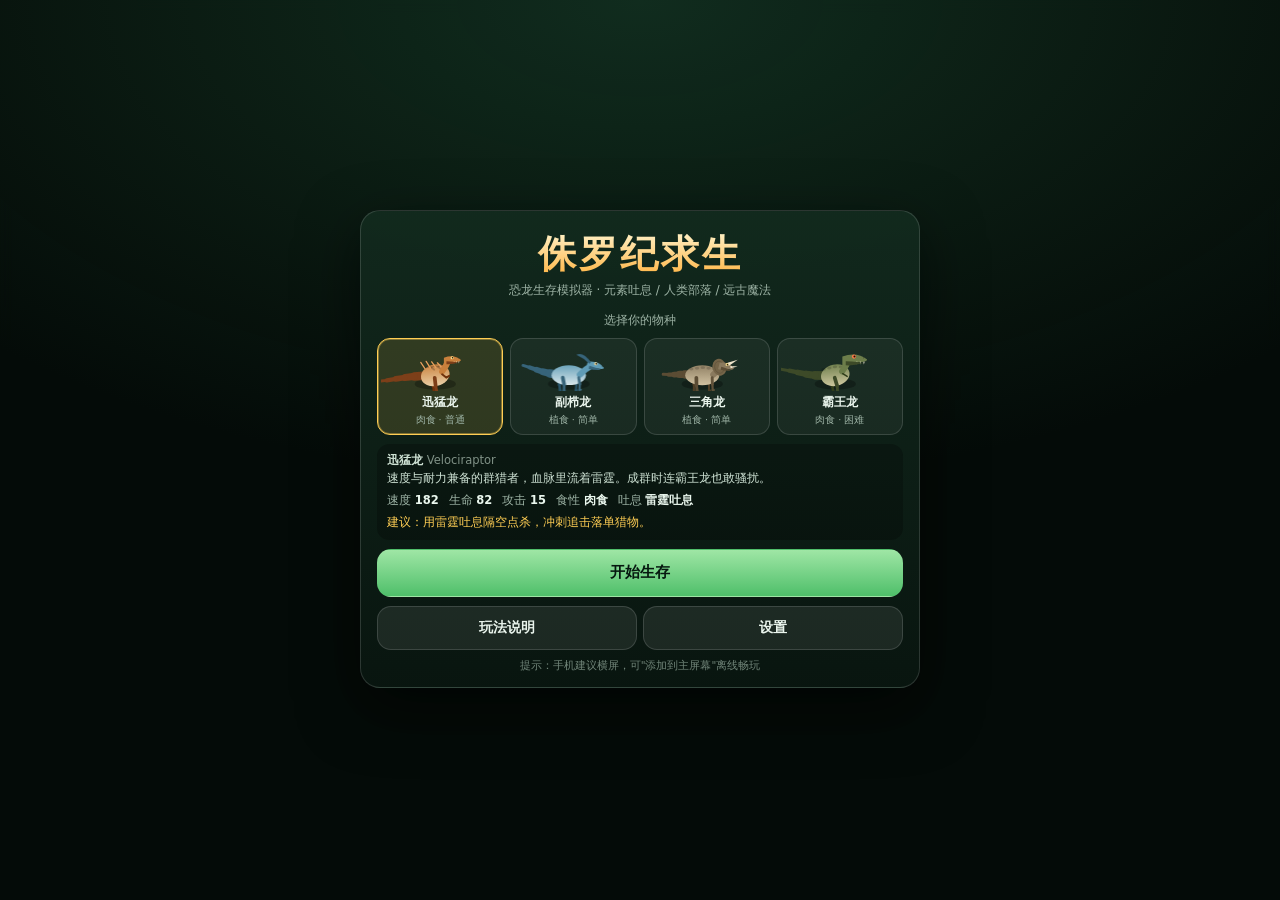
==== dino-survival/index.html @ 97570d46 "feat: 新增《侏罗纪求生》恐龙生存模拟器 (dino-survival)" ====
<!DOCTYPE html>
<html lang="zh-CN">
<head>
<meta charset="UTF-8" />
<meta name="viewport" content="width=device-width, initial-scale=1, maximum-scale=1, user-scalable=no, viewport-fit=cover" />
<title>侏罗纪求生 · 恐龙生存模拟器</title>
<meta name="description" content="纯网页恐龙生存模拟器：捕猎、饮水、成长、筑巢、躲避天灾。支持手机触屏虚拟摇杆与电脑键盘。" />
<meta name="theme-color" content="#0a1710" />
<meta name="apple-mobile-web-app-capable" content="yes" />
<meta name="mobile-web-app-capable" content="yes" />
<meta name="apple-mobile-web-app-status-bar-style" content="black-translucent" />
<link rel="icon" href="icon.svg" type="image/svg+xml" />
<link rel="apple-touch-icon" href="icon.svg" />
<link rel="manifest" href="manifest.webmanifest" />
<link rel="stylesheet" href="styles.css" />
</head>
<body>
<div id="app">
  <canvas id="game"></canvas>

  <!-- ======================= HUD ======================= -->
  <div id="hud" class="hidden">
    <div class="panel-left">
      <div class="idcard">
        <span id="who-name">迅猛龙</span>
        <span id="who-stage" class="tag">幼年</span>
        <span id="who-lv" class="tag lv">Lv 1</span>
      </div>
      <div class="bars">
        <div class="bar hp"><i id="f-hp"></i><span>生命</span></div>
        <div class="bar food"><i id="f-food"></i><span>饱食</span></div>
        <div class="bar water"><i id="f-water"></i><span>水分</span></div>
        <div class="bar stam"><i id="f-stam"></i><span>耐力</span></div>
        <div class="bar mana"><i id="f-mana"></i><span>魔力</span></div>
        <div class="bar exp"><i id="f-exp"></i><span>成长</span></div>
      </div>
      <div id="relics" class="relics"></div>
    </div>

    <div class="panel-right">
      <div class="topline">
        <span id="clock" class="chip">第 1 天 06:00</span>
        <span id="weather" class="chip">☀ 晴朗</span>
      </div>
      <canvas id="minimap" width="132" height="132"></canvas>
      <div class="sysbtns">
        <button id="btn-sound" class="sys" aria-label="声音开关">🔊</button>
        <button id="btn-full" class="sys" aria-label="全屏">⛶</button>
        <button id="btn-pause" class="sys" aria-label="暂停">II</button>
      </div>
    </div>

    <div id="prompt" class="prompt hidden"></div>
    <div id="toasts"></div>
    <div id="keyhint" class="keyhint">WASD 移动 · J 撕咬 · Q 吐息 · Shift 冲刺 · E 进食/饮水/祈祷 · R 咆哮 · N 巢穴 · Esc 暂停</div>
  </div>

  <!-- ================= 触屏控制层 ================= -->
  <div id="touch" class="hidden">
    <div id="stickzone">
      <div id="stick"><i id="knob"></i></div>
    </div>
    <div id="pad">
      <button class="pbtn tiny" id="btn-roar">吼</button>
      <button class="pbtn tiny" id="btn-nest">巢</button>
      <button class="pbtn mid" id="btn-act">进食</button>
      <button class="pbtn mid" id="btn-sprint">冲刺</button>
      <button class="pbtn breath" id="btn-breath">焰</button>
      <button class="pbtn big" id="btn-attack">咬</button>
    </div>
  </div>

  <!-- ================= 主菜单 ================= -->
  <div id="menu" class="screen">
    <div class="sheet">
      <div class="brand">
        <h1>侏罗纪求生</h1>
        <p class="sub">恐龙生存模拟器 · 元素吐息 / 人类部落 / 远古魔法</p>
      </div>
      <p class="pick-tip">选择你的物种</p>
      <div id="speclist" class="speclist"></div>
      <div id="spec-detail" class="detail"></div>
      <div class="row">
        <button id="btn-start" class="main">开始生存</button>
        <button id="btn-continue" class="ghost hidden">继续存档</button>
      </div>
      <div class="row tight">
        <button id="btn-help" class="ghost">玩法说明</button>
        <button id="btn-settings" class="ghost">设置</button>
      </div>
      <p class="foot">提示：手机建议横屏，可"添加到主屏幕"离线畅玩</p>
    </div>
  </div>

  <!-- ================= 说明 ================= -->
  <div id="help" class="screen hidden">
    <div class="sheet">
      <h2>怎么活下去</h2>
      <div class="scroll">
        <ul class="rules">
          <li><b>饱食 / 水分</b>会随时间下降。归零后开始掉血。</li>
          <li><b>肉食恐龙</b>靠撕咬猎物，尸体可以反复啃食；<b>植食恐龙</b>吃地上的蕨类与灌木，植物会慢慢长回来。</li>
          <li>走到<b>水边</b>按住"进食/饮水"补充水分；下雨天也会缓慢回水。</li>
          <li>进食与击杀都能获得<b>成长值</b>：幼年 → 亚成年 → 成年 → 霸主，体型、血量、伤害同步变强。</li>
          <li><b>咆哮</b>会吓退比你弱的生物，但也会把远处的掠食者吸引过来。</li>
          <li>吃饱喝足时可以<b>筑巢</b>：在巢中<b>睡觉</b>能安全度过夜晚，<b>产蛋</b>孵化的幼崽会跟随你一起战斗。</li>
          <li>夜晚掠食者更凶猛，注意<b>暴雨、迷雾、血月、陨石雨</b>等天灾事件。</li>
          <li><b>元素吐息</b>：每个物种都有独门吐息（焰/霜/雷/震），消耗<b>魔力</b>。站在<b>魔力水晶</b>或<b>符文圈</b>旁边回魔极快。</li>
          <li><b>人类部落</b>：地图上有三座营地。猎人投长矛、萨满扔火球并治疗族人、酋长是精英。他们也会围猎野生恐龙，你可以坐看两边互殴。</li>
          <li>咬碎营地中央的<b>图腾柱</b>可以让它停止派兵，并掉落一件<b>遗物</b>（永久强化，最多 4 件）。</li>
          <li><b>符文圈</b>里按进食键可以<b>祈祷</b>，随机获得力量 / 迅捷 / 守护祝福（60 秒）。</li>
          <li>夜里会出现瞬移偷袭的<b>幽影龙</b>；第 5 天起可能触发 <b>龙王降临</b>，熔岩暴龙脚下会留下火痕。</li>
          <li>小地图：绿=植食，红=掠食者，白=人类，橙方块=营地，青=魔力水晶，紫=符文圈，金点=你的巢。</li>
        </ul>
        <h3>操作</h3>
        <ul class="rules">
          <li><b>手机</b>：左半屏任意位置按下即出现摇杆；右下角为咬 / 冲刺 / 进食 / 咆哮 / 巢穴。</li>
          <li><b>电脑</b>：WASD 或方向键移动，J 撕咬，Shift 冲刺，E 进食饮水，R 咆哮，N 巢穴，Esc 暂停。</li>
        </ul>
      </div>
      <div class="row"><button class="main" data-back="menu">返回</button></div>
    </div>
  </div>

  <!-- ================= 设置 ================= -->
  <div id="settings" class="screen hidden">
    <div class="sheet">
      <h2>设置</h2>
      <div class="scroll">
        <div class="setrow"><span>音效</span><button id="set-sound" class="opt">开</button></div>
        <div class="setrow"><span>摇杆位置</span><button id="set-hand" class="opt">左手</button></div>
        <div class="setrow"><span>画质</span><button id="set-quality" class="opt">高</button></div>
        <div class="setrow"><span>震动反馈</span><button id="set-vibe" class="opt">开</button></div>
        <div class="setrow"><span>触屏按钮</span><button id="set-touch" class="opt">自动</button></div>
        <div class="setrow"><span>视野远近</span><button id="set-zoom" class="opt">标准</button></div>
        <div class="setrow"><span>存档</span><button id="set-clear" class="opt danger">清除</button></div>
      </div>
      <div class="row"><button class="main" data-back="menu">返回</button></div>
    </div>
  </div>

  <!-- ================= 暂停 ================= -->
  <div id="pause" class="screen hidden">
    <div class="sheet narrow">
      <h2>暂停</h2>
      <div id="pause-stats" class="statgrid"></div>
      <div class="row"><button id="btn-resume" class="main">继续游戏</button></div>
      <div class="row tight">
        <button id="btn-psettings" class="ghost">设置</button>
        <button id="btn-quit" class="ghost">保存并退出</button>
      </div>
    </div>
  </div>

  <!-- ================= 结算 ================= -->
  <div id="over" class="screen hidden">
    <div class="sheet narrow">
      <h2 id="over-title">你倒下了</h2>
      <p id="over-reason" class="sub">被更强的掠食者杀死</p>
      <div id="over-stats" class="statgrid"></div>
      <div class="row"><button id="btn-again" class="main">再来一次</button></div>
      <div class="row tight"><button id="btn-tomenu" class="ghost">返回主菜单</button></div>
    </div>
  </div>

  <div id="rotate" class="rotate hidden">横屏体验更好 ↻</div>
</div>

<script src="src/util.js"></script>
<script src="src/audio.js"></script>
<script src="src/species.js"></script>
<script src="src/magic.js"></script>
<script src="src/world.js"></script>
<script src="src/creature.js"></script>
<script src="src/render.js"></script>
<script src="src/input.js"></script>
<script src="src/game.js"></script>
<script src="src/main.js"></script>
</body>
</html>
---- dino-survival/styles.css ----
/* ============ 侏罗纪求生 · 样式 ============ */
:root {
  --bg: #08120c;
  --ink: #e9f4ec;
  --muted: #9db3a5;
  --line: rgba(255, 255, 255, 0.14);
  --glass: rgba(9, 24, 17, 0.72);
  --hp: #ef5a4c;
  --food: #f0a636;
  --water: #46b4ee;
  --stam: #7ede63;
  --exp: #c78bf5;
  --mana: #9b7bff;
  --gold: #ffce54;
  --pad: calc(10px + env(safe-area-inset-left, 0px));
  --padr: calc(10px + env(safe-area-inset-right, 0px));
  --padt: calc(8px + env(safe-area-inset-top, 0px));
  --padb: calc(10px + env(safe-area-inset-bottom, 0px));
}

* { box-sizing: border-box; -webkit-tap-highlight-color: transparent; }

html, body {
  margin: 0; padding: 0; height: 100%; width: 100%;
  overflow: hidden; background: var(--bg); color: var(--ink);
  font-family: "PingFang SC", "Hiragino Sans GB", "Microsoft YaHei", "Noto Sans SC", system-ui, sans-serif;
  -webkit-user-select: none; user-select: none;
  touch-action: none; overscroll-behavior: none;
  -webkit-text-size-adjust: 100%;
}

#app { position: fixed; inset: 0; overflow: hidden; }

canvas#game {
  position: absolute; inset: 0; width: 100%; height: 100%;
  display: block; touch-action: none;
}

.hidden { display: none !important; }

/* ---------------- HUD ---------------- */
#hud { position: absolute; inset: 0; pointer-events: none; z-index: 5; }
#hud button { pointer-events: auto; }

.panel-left {
  position: absolute; left: var(--pad); top: var(--padt);
  width: min(46vw, 240px);
  background: var(--glass);
  border: 1px solid var(--line); border-radius: 14px;
  padding: 7px 9px 8px; backdrop-filter: blur(8px);
  box-shadow: 0 6px 20px rgba(0, 0, 0, 0.35);
}

.idcard { display: flex; align-items: center; gap: 5px; flex-wrap: wrap; margin-bottom: 6px; }
.idcard > span:first-child { font-weight: 800; font-size: 14px; letter-spacing: 0.5px; }
.tag {
  font-size: 10px; padding: 1px 6px; border-radius: 20px;
  background: rgba(255, 255, 255, 0.13); color: #d9ebdd;
}
.tag.lv { background: rgba(255, 206, 84, 0.2); color: var(--gold); font-weight: 700; }

.bars { display: flex; flex-direction: column; gap: 4px; }
.bar {
  position: relative; height: 13px; border-radius: 8px;
  background: rgba(255, 255, 255, 0.1); overflow: hidden;
}
.bar i {
  position: absolute; left: 0; top: 0; bottom: 0; width: 60%;
  border-radius: 8px; transition: width 0.18s linear;
}
.bar span {
  position: absolute; left: 7px; top: 0; line-height: 13px;
  font-size: 9px; letter-spacing: 1px; color: rgba(255, 255, 255, 0.9);
  text-shadow: 0 1px 2px rgba(0, 0, 0, 0.6);
}
.bar.hp i { background: linear-gradient(90deg, #c33, var(--hp)); }
.bar.food i { background: linear-gradient(90deg, #b9701c, var(--food)); }
.bar.water i { background: linear-gradient(90deg, #1e6d99, var(--water)); }
.bar.stam i { background: linear-gradient(90deg, #3f9c34, var(--stam)); }
.bar.mana i { background: linear-gradient(90deg, #4a35a8, var(--mana)); }
.bar.exp { height: 7px; }
.bar.exp i { background: linear-gradient(90deg, #7a45b8, var(--exp)); }
.bar.exp span { display: none; }

.relics { display: flex; gap: 4px; margin-top: 5px; min-height: 4px; flex-wrap: wrap; }
.relics i {
  font-size: 12px; font-style: normal; width: 21px; height: 21px;
  display: flex; align-items: center; justify-content: center;
  background: rgba(255, 255, 255, 0.12); border-radius: 6px;
  border: 1px solid rgba(255, 255, 255, 0.14);
}
.relics i.bl { background: rgba(255, 206, 84, 0.26); border-color: rgba(255, 206, 84, 0.5); }

.panel-right {
  position: absolute; right: var(--padr); top: var(--padt);
  display: flex; flex-direction: column; align-items: flex-end; gap: 6px;
}
.topline { display: flex; gap: 5px; flex-wrap: wrap; justify-content: flex-end; }
.chip {
  background: var(--glass); border: 1px solid var(--line);
  border-radius: 20px; padding: 3px 9px; font-size: 11px;
  backdrop-filter: blur(8px); white-space: nowrap;
}
#minimap {
  width: 96px; height: 96px; border-radius: 12px;
  border: 1px solid var(--line); background: rgba(4, 14, 10, 0.7);
  box-shadow: 0 6px 18px rgba(0, 0, 0, 0.4);
}
.sysbtns { display: flex; gap: 6px; }
.sys {
  width: 38px; height: 38px; border-radius: 11px;
  background: var(--glass); color: var(--ink);
  border: 1px solid var(--line); font-size: 15px;
  display: flex; align-items: center; justify-content: center;
  backdrop-filter: blur(8px); cursor: pointer;
}
.sys:active { transform: scale(0.92); background: rgba(255, 255, 255, 0.18); }
.sys.off { opacity: 0.45; }

.prompt {
  position: absolute; left: 50%; transform: translateX(-50%);
  bottom: calc(var(--padb) + 118px);
  background: rgba(8, 22, 16, 0.8); border: 1px solid var(--line);
  border-radius: 20px; padding: 5px 14px; font-size: 12px; color: #dff0e4;
  backdrop-filter: blur(6px); white-space: nowrap;
}

#toasts {
  position: absolute; left: 50%; transform: translateX(-50%);
  top: calc(var(--padt) + 6px); width: min(78vw, 380px);
  display: flex; flex-direction: column; align-items: center; gap: 5px;
}
.toast {
  background: rgba(10, 26, 19, 0.88); border: 1px solid var(--line);
  border-left: 3px solid var(--gold);
  border-radius: 10px; padding: 6px 12px; font-size: 12.5px;
  animation: pop 0.25s ease-out; backdrop-filter: blur(6px);
  max-width: 100%; text-align: center;
}
.toast.bad { border-left-color: var(--hp); }
.toast.good { border-left-color: var(--stam); }
.toast.info { border-left-color: var(--water); }
.toast.fade { opacity: 0; transform: translateY(-6px); transition: all 0.4s ease; }
@keyframes pop { from { opacity: 0; transform: translateY(-10px) scale(0.96); } to { opacity: 1; } }

.keyhint {
  position: absolute; left: 50%; transform: translateX(-50%);
  bottom: var(--padb); font-size: 11px; color: rgba(220, 235, 225, 0.5);
  white-space: nowrap; pointer-events: none;
}

/* ---------------- 触屏控制 ---------------- */
#touch { position: absolute; inset: 0; z-index: 6; pointer-events: none; }
#stickzone {
  position: absolute; left: 0; bottom: 0; width: 50%; height: 74%;
  pointer-events: auto;
}
#touch.right #stickzone { left: auto; right: 0; }
#touch.right #pad { right: auto; left: var(--pad); }

#stick {
  position: absolute; width: 132px; height: 132px; margin: -66px 0 0 -66px;
  left: 96px; top: calc(100% - 106px);
  border-radius: 50%; border: 2px solid rgba(255, 255, 255, 0.16);
  background: radial-gradient(circle, rgba(255, 255, 255, 0.1), rgba(255, 255, 255, 0.03) 70%);
  opacity: 0.5; transition: opacity 0.18s;
}
#stick.on { opacity: 0.95; }
#knob {
  position: absolute; left: 50%; top: 50%; width: 56px; height: 56px;
  margin: -28px 0 0 -28px; border-radius: 50%;
  background: radial-gradient(circle at 35% 30%, #f5fff8, #9fd7ae);
  box-shadow: 0 3px 10px rgba(0, 0, 0, 0.45);
}

#pad {
  position: absolute; right: var(--padr); bottom: var(--padb);
  width: 236px; height: 214px; pointer-events: none;
}
.pbtn {
  position: absolute; pointer-events: auto; border-radius: 50%;
  border: 1px solid rgba(255, 255, 255, 0.22);
  background: rgba(14, 34, 25, 0.62); color: #eaf7ee;
  font-size: 14px; font-weight: 700; font-family: inherit;
  backdrop-filter: blur(6px); cursor: pointer;
  box-shadow: 0 4px 14px rgba(0, 0, 0, 0.4);
  display: flex; align-items: center; justify-content: center;
  transition: transform 0.06s, background 0.1s;
}
.pbtn.down { transform: scale(0.9); background: rgba(120, 220, 150, 0.42); }
.pbtn.big {
  width: 90px; height: 90px; right: 0; bottom: 0; font-size: 20px;
  background: rgba(200, 70, 55, 0.55); border-color: rgba(255, 170, 160, 0.35);
}
.pbtn.big.down { background: rgba(255, 110, 90, 0.75); }
.pbtn.breath {
  width: 70px; height: 70px; right: 94px; bottom: 10px; font-size: 19px;
  background: linear-gradient(160deg, rgba(150, 90, 220, 0.62), rgba(230, 120, 60, 0.62));
  border-color: rgba(220, 180, 255, 0.42);
}
.pbtn.breath.down { background: linear-gradient(160deg, rgba(190, 130, 255, 0.85), rgba(255, 160, 80, 0.85)); }
.pbtn.mid { width: 62px; height: 62px; }
#btn-act { right: 170px; bottom: 30px; font-size: 12.5px; }
#btn-sprint { right: 6px; bottom: 96px; font-size: 12.5px; }
.pbtn.tiny { width: 50px; height: 50px; font-size: 12.5px; }
#btn-roar { right: 68px; bottom: 116px; }
#btn-nest { right: 132px; bottom: 104px; }
.pbtn.dim { opacity: 0.38; }

/* ---------------- 屏幕面板 ---------------- */
.screen {
  position: absolute; inset: 0; z-index: 20;
  display: flex; align-items: center; justify-content: center;
  padding: calc(var(--padt) + 6px) var(--padr) calc(var(--padb) + 6px) var(--pad);
  background:
    radial-gradient(120% 90% at 50% 0%, rgba(30, 78, 52, 0.5), transparent 60%),
    rgba(4, 10, 8, 0.82);
  backdrop-filter: blur(7px);
  animation: fadein 0.22s ease-out;
}
@keyframes fadein { from { opacity: 0; } to { opacity: 1; } }

.sheet {
  width: min(94vw, 560px); max-height: 100%;
  background: linear-gradient(180deg, rgba(18, 42, 30, 0.96), rgba(9, 22, 16, 0.96));
  border: 1px solid var(--line); border-radius: 20px;
  padding: 16px 16px 14px; overflow: hidden;
  display: flex; flex-direction: column; gap: 9px;
  box-shadow: 0 20px 60px rgba(0, 0, 0, 0.6);
}
.sheet.narrow { width: min(92vw, 420px); }
.brand { text-align: center; }
.sheet h1 {
  margin: 2px 0 0; font-size: clamp(24px, 7vw, 38px); letter-spacing: 3px;
  background: linear-gradient(180deg, #fff5cf, #ffb03a);
  -webkit-background-clip: text; background-clip: text; color: transparent;
}
.sheet h2 { margin: 2px 0; font-size: 20px; text-align: center; }
.sheet h3 { margin: 10px 0 4px; font-size: 14px; color: var(--gold); }
.sub { margin: 2px 0 0; font-size: 12px; color: var(--muted); text-align: center; }
.pick-tip { margin: 4px 0 0; font-size: 12px; color: var(--muted); text-align: center; }
.foot { margin: 0; font-size: 10.5px; color: rgba(157, 179, 165, 0.7); text-align: center; }

.speclist { display: grid; grid-template-columns: repeat(4, 1fr); gap: 7px; }
.spec {
  border: 1px solid var(--line); border-radius: 13px; padding: 6px 3px 7px;
  background: rgba(255, 255, 255, 0.05); cursor: pointer;
  display: flex; flex-direction: column; align-items: center; gap: 3px;
  font-family: inherit; color: var(--ink); transition: all 0.15s;
}
.spec canvas { width: 100%; height: 46px; }
.spec b { font-size: 12px; }
.spec em { font-size: 9.5px; font-style: normal; color: var(--muted); }
.spec.sel {
  border-color: var(--gold); background: rgba(255, 206, 84, 0.14);
  box-shadow: 0 0 0 1px rgba(255, 206, 84, 0.4) inset;
}
.spec:active { transform: scale(0.96); }

.detail {
  font-size: 11.5px; color: #cfe3d5; line-height: 1.55;
  background: rgba(0, 0, 0, 0.25); border-radius: 12px; padding: 8px 10px;
  min-height: 58px;
}
.detail .stats { display: flex; gap: 10px; flex-wrap: wrap; margin-top: 4px; color: var(--muted); }
.detail .stats b { color: #eaf7ee; }

.row { display: flex; gap: 8px; }
.row.tight { gap: 6px; }
.row button { flex: 1; }
button.main, button.ghost {
  font-family: inherit; font-size: 15px; font-weight: 700;
  padding: 13px 10px; border-radius: 14px; cursor: pointer;
  border: 1px solid transparent; color: #06180f;
  background: linear-gradient(180deg, #9fe6a5, #4fbf6a);
  min-height: 48px;
}
button.ghost {
  background: rgba(255, 255, 255, 0.08); color: var(--ink);
  border-color: var(--line); font-size: 13.5px; font-weight: 600;
  padding: 11px 8px; min-height: 44px;
}
button.main:active, button.ghost:active { transform: scale(0.97); filter: brightness(1.08); }

.scroll { overflow-y: auto; -webkit-overflow-scrolling: touch; touch-action: pan-y; padding-right: 4px; }
.rules { margin: 4px 0; padding-left: 18px; font-size: 12.5px; line-height: 1.7; color: #d8e9dc; }
.rules b { color: var(--gold); font-weight: 700; }

.setrow {
  display: flex; align-items: center; justify-content: space-between;
  padding: 9px 4px; border-bottom: 1px solid rgba(255, 255, 255, 0.07);
  font-size: 13.5px;
}
.opt {
  font-family: inherit; font-size: 13px; font-weight: 700; color: var(--ink);
  background: rgba(255, 255, 255, 0.1); border: 1px solid var(--line);
  border-radius: 10px; padding: 7px 16px; min-width: 78px; cursor: pointer;
}
.opt:active { transform: scale(0.95); }
.opt.danger { color: #ff9b8f; border-color: rgba(255, 120, 100, 0.35); }

.statgrid { display: grid; grid-template-columns: 1fr 1fr; gap: 6px; font-size: 12.5px; }
.statgrid div {
  background: rgba(255, 255, 255, 0.06); border-radius: 10px; padding: 7px 10px;
  display: flex; justify-content: space-between; gap: 6px;
}
.statgrid b { color: var(--gold); }
.grade { text-align: center; font-size: 30px; font-weight: 900; color: var(--gold); letter-spacing: 2px; }

.rotate {
  position: absolute; left: 50%; bottom: calc(var(--padb) + 6px);
  transform: translateX(-50%); z-index: 30;
  background: rgba(0, 0, 0, 0.7); border-radius: 20px;
  padding: 6px 14px; font-size: 12px; color: #ffe6a8;
}

/* ---------------- 自适应 ---------------- */
@media (max-height: 460px) {
  .panel-left { width: min(40vw, 200px); padding: 5px 7px 6px; }
  .bar { height: 11px; }
  .bar span { line-height: 11px; font-size: 8.5px; }
  #minimap { width: 74px; height: 74px; }
  .sys { width: 34px; height: 34px; }
  .keyhint { display: none; }
  .sheet { padding: 10px 12px; gap: 6px; border-radius: 16px; }
  .sheet h1 { font-size: 22px; }
  .spec canvas { height: 34px; }
  button.main, button.ghost { min-height: 40px; padding: 9px; font-size: 13.5px; }
}
@media (max-width: 420px) {
  #pad { transform: scale(0.9); transform-origin: bottom right; }
  .speclist { grid-template-columns: repeat(2, 1fr); }
}
@media (max-width: 360px) {
  #pad { transform: scale(0.82); transform-origin: bottom right; }
}
#touch.right #pad { transform-origin: bottom left; }
@media (pointer: fine) and (min-width: 900px) {
  .keyhint { font-size: 12px; }
}
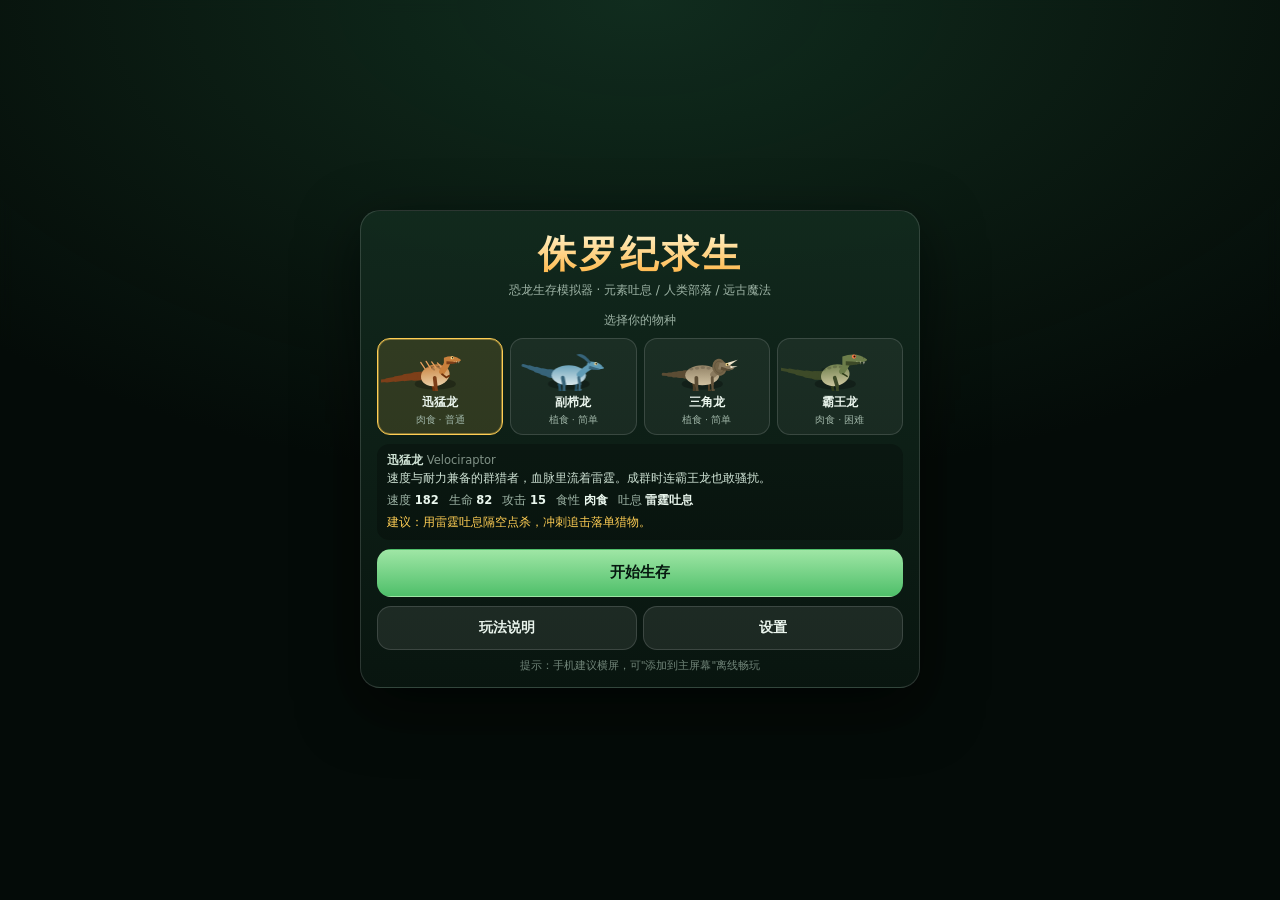
==== commit 5ab2b8b6: "feat(dino): 撕咬自动瞄准、巢可迁移、飞行翼龙与偷蛋、地穴地图（岩浆/蘑菇/祭坛/蝠龙）" ====
--- a/dino-survival/index.html
+++ b/dino-survival/index.html
@@ -110,7 +110,11 @@
           <li>咬碎营地中央的<b>图腾柱</b>可以让它停止派兵，并掉落一件<b>遗物</b>（永久强化，最多 4 件）。</li>
           <li><b>符文圈</b>里按进食键可以<b>祈祷</b>，随机获得力量 / 迅捷 / 守护祝福（60 秒）。</li>
           <li>夜里会出现瞬移偷袭的<b>幽影龙</b>；第 5 天起可能触发 <b>龙王降临</b>，熔岩暴龙脚下会留下火痕。</li>
-          <li>小地图：绿=植食，红=掠食者，白=人类，橙方块=营地，青=魔力水晶，紫=符文圈，金点=你的巢。</li>
+          <li><b>撕咬自动瞄准</b>：靠近猎物时自动转向最合适的目标（红圈标出），走位完全不受影响。</li>
+          <li><b>巢可以搬家</b>：走到新地点连按两次「迁巢」，巢和蛋一起搬过去。</li>
+          <li><b>天上有翼龙</b>盘旋，会俯冲叼走小猎物、甚至偷你巢里的蛋。高空咬不到 —— 等它俯冲下来再咬，或用吐息把它打下来。</li>
+          <li><b>地穴</b>：山脚下有洞口，站上去按进食键「进洞」。地下漆黑（视野更小），有发光蘑菇、地下水潭、<b>岩浆</b>（会烧伤）、成群<b>洞穴蝠龙</b>、幽影龙，深处还有守着<b>远古祭坛</b>的熔岩暴龙 —— 祭坛必掉一件遗物。回到出口按「出洞」。</li>
+          <li>小地图：绿=植食，红=掠食者，白=人类，橙方块=营地，青=魔力水晶，紫=符文圈，金点=你的巢，深色方块=洞口。</li>
         </ul>
         <h3>操作</h3>
         <ul class="rules">
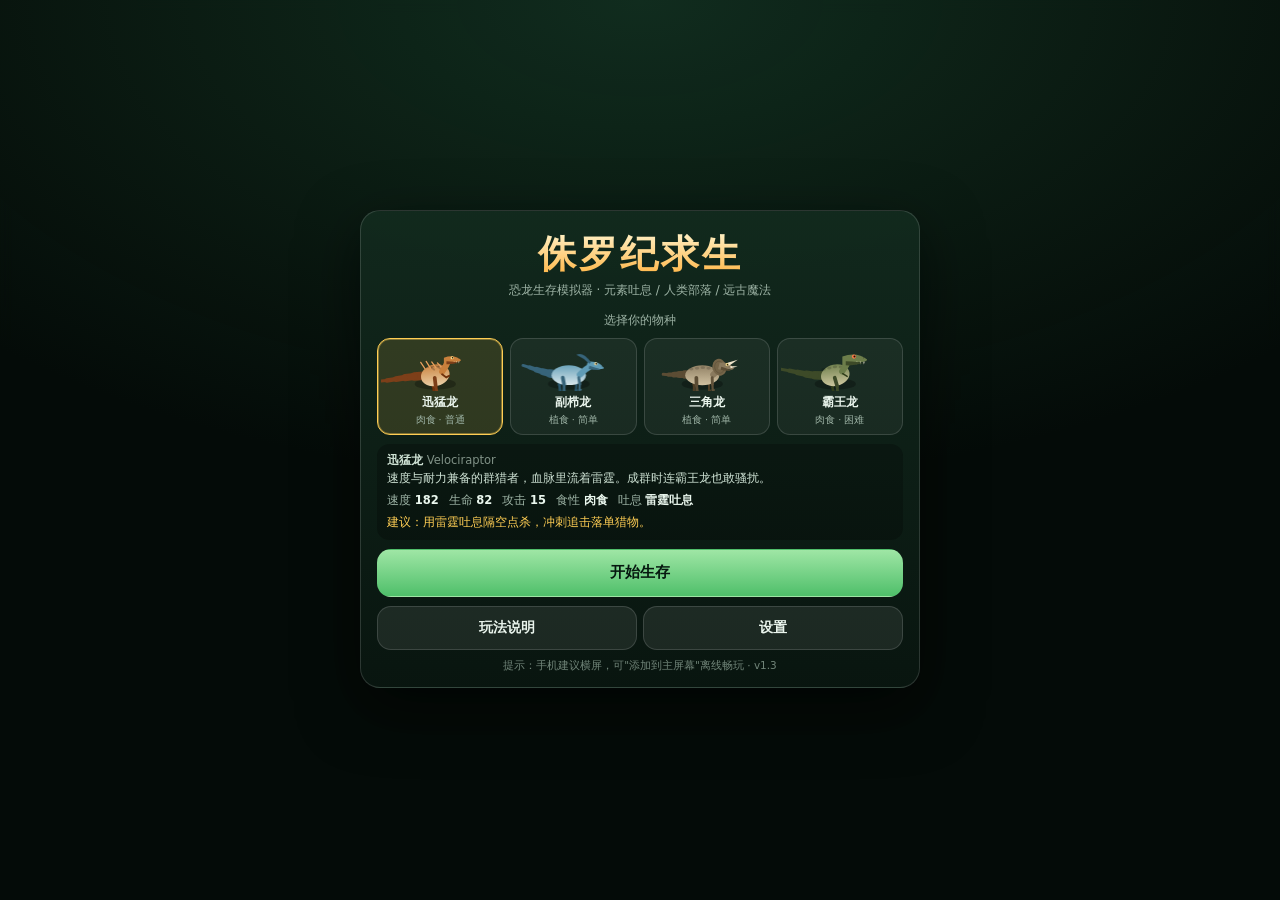
==== commit 9effac17: "fix(dino): Service Worker 改为版本化+网络优先，修复线上一直是旧版本的问题" ====
--- a/dino-survival/index.html
+++ b/dino-survival/index.html
@@ -9,10 +9,10 @@
 <meta name="apple-mobile-web-app-capable" content="yes" />
 <meta name="mobile-web-app-capable" content="yes" />
 <meta name="apple-mobile-web-app-status-bar-style" content="black-translucent" />
-<link rel="icon" href="icon.svg" type="image/svg+xml" />
-<link rel="apple-touch-icon" href="icon.svg" />
-<link rel="manifest" href="manifest.webmanifest" />
-<link rel="stylesheet" href="styles.css" />
+<link rel="icon" href="icon.svg?v=13" type="image/svg+xml" />
+<link rel="apple-touch-icon" href="icon.svg?v=13" />
+<link rel="manifest" href="manifest.webmanifest?v=13" />
+<link rel="stylesheet" href="styles.css?v=13" />
 </head>
 <body>
 <div id="app">
@@ -88,7 +88,7 @@
         <button id="btn-help" class="ghost">玩法说明</button>
         <button id="btn-settings" class="ghost">设置</button>
       </div>
-      <p class="foot">提示：手机建议横屏，可"添加到主屏幕"离线畅玩</p>
+      <p class="foot">提示：手机建议横屏，可"添加到主屏幕"离线畅玩 · <span id="ver">v-</span></p>
     </div>
   </div>
 
@@ -170,15 +170,15 @@
   <div id="rotate" class="rotate hidden">横屏体验更好 ↻</div>
 </div>
 
-<script src="src/util.js"></script>
-<script src="src/audio.js"></script>
-<script src="src/species.js"></script>
-<script src="src/magic.js"></script>
-<script src="src/world.js"></script>
-<script src="src/creature.js"></script>
-<script src="src/render.js"></script>
-<script src="src/input.js"></script>
-<script src="src/game.js"></script>
-<script src="src/main.js"></script>
+<script src="src/util.js?v=13"></script>
+<script src="src/audio.js?v=13"></script>
+<script src="src/species.js?v=13"></script>
+<script src="src/magic.js?v=13"></script>
+<script src="src/world.js?v=13"></script>
+<script src="src/creature.js?v=13"></script>
+<script src="src/render.js?v=13"></script>
+<script src="src/input.js?v=13"></script>
+<script src="src/game.js?v=13"></script>
+<script src="src/main.js?v=13"></script>
 </body>
 </html>
